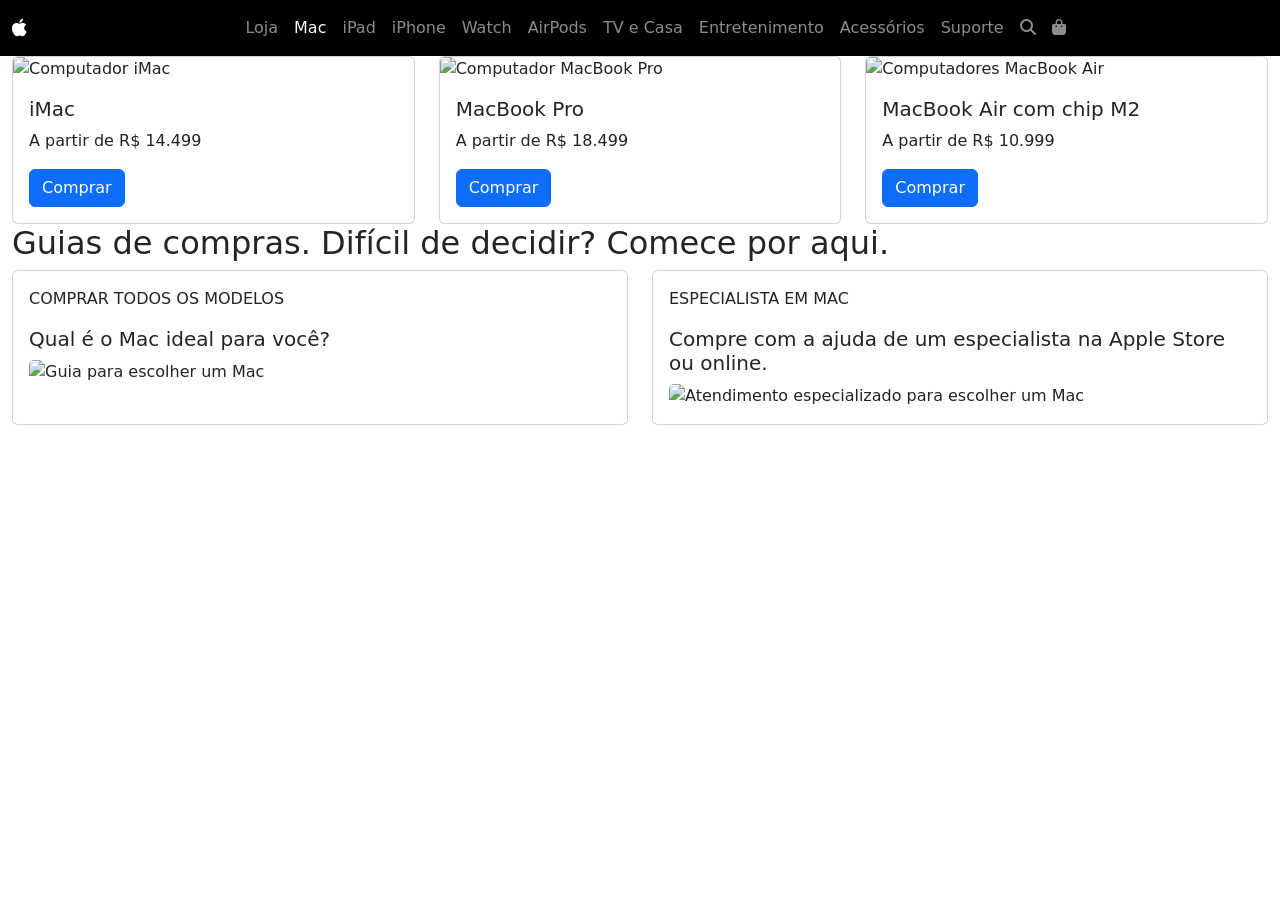
==== paginamec.html @ 8df5e171 "Fix Mac page for GitHub Pages" ====
<!DOCTYPE html>
<html lang="pt-BR">
<head>
  <meta charset="UTF-8">
  <meta name="viewport" content="width=device-width, initial-scale=1">
  <title>Apple Storefront | Mac</title>

  <!-- Dependências públicas para o GitHub Pages -->
  <link href="https://cdn.jsdelivr.net/npm/bootstrap@5.3.3/dist/css/bootstrap.min.css" rel="stylesheet">
  <link href="https://cdnjs.cloudflare.com/ajax/libs/font-awesome/6.5.2/css/all.min.css" rel="stylesheet">
  <link rel="stylesheet" href="paginamac.css">
</head>
<body>
  <nav class="navbar navbar-expand-lg navbar-dark bg-black fixed-top" id="navbar">
    <div class="container-fluid">
      <a class="navbar-brand" href="paginaloja.html" aria-label="Apple Store">
        <i class="fa-brands fa-apple" aria-hidden="true"></i>
      </a>
      <button class="navbar-toggler" type="button" data-bs-toggle="collapse"
        data-bs-target="#navbarNav" aria-controls="navbarNav" aria-expanded="false"
        aria-label="Abrir menu">
        <span class="navbar-toggler-icon"></span>
      </button>

      <div class="collapse navbar-collapse justify-content-center" id="navbarNav">
        <ul class="navbar-nav">
          <li class="nav-item"><a class="nav-link" href="paginaloja.html">Loja</a></li>
          <li class="nav-item"><a class="nav-link active" aria-current="page" href="paginamec.html">Mac</a></li>
          <li class="nav-item"><a class="nav-link" href="paginaloja.html#carroseel">iPad</a></li>
          <li class="nav-item"><a class="nav-link" href="paginaloja.html#carroseel">iPhone</a></li>
          <li class="nav-item"><a class="nav-link" href="paginaloja.html#fone">Watch</a></li>
          <li class="nav-item"><a class="nav-link" href="paginaloja.html#airpods">AirPods</a></li>
          <li class="nav-item"><a class="nav-link" href="paginaloja.html#airpods">TV e Casa</a></li>
          <li class="nav-item"><a class="nav-link" href="paginaloja.html#airpods">Entretenimento</a></li>
          <li class="nav-item"><a class="nav-link" href="paginaloja.html#airpods">Acessórios</a></li>
          <li class="nav-item"><a class="nav-link" href="paginaloja.html#airpods">Suporte</a></li>
          <li class="nav-item"><a class="nav-link" href="#" aria-label="Buscar"><i class="fa-solid fa-magnifying-glass"></i></a></li>
          <li class="nav-item"><a class="nav-link" href="#" aria-label="Sacola"><i class="fa-solid fa-bag-shopping"></i></a></li>
        </ul>
      </div>
    </div>
  </nav>

  <main class="container-fluid">
    <h1 class="page-title">Todos os modelos. <span>Escolha o seu.</span></h1>

    <section class="row row-cols-1 row-cols-md-3 g-4" aria-label="Modelos de Mac">
      <div class="col">
        <article class="card h-100">
          <img src="images/mec2.jpg.jpeg" class="card-img-top" alt="Computador iMac">
          <div class="card-body">
            <h2 class="card-title h5">iMac</h2>
            <p class="card-text">A partir de R$ 14.499</p>
            <a href="#" class="btn btn-primary">Comprar</a>
          </div>
        </article>
      </div>
      <div class="col">
        <article class="card h-100">
          <img src="images/mac.jpg.jpeg" class="card-img-top" alt="Computador MacBook Pro">
          <div class="card-body">
            <h2 class="card-title h5">MacBook Pro</h2>
            <p class="card-text">A partir de R$ 18.499</p>
            <a href="#" class="btn btn-primary">Comprar</a>
          </div>
        </article>
      </div>
      <div class="col">
        <article class="card h-100">
          <img src="images/mec3.jpg.jpeg" class="card-img-top" alt="Computadores MacBook Air">
          <div class="card-body">
            <h2 class="card-title h5">MacBook Air com chip M2</h2>
            <p class="card-text">A partir de R$ 10.999</p>
            <a href="#" class="btn btn-primary">Comprar</a>
          </div>
        </article>
      </div>
    </section>

    <section class="shopping-guides">
      <h2 class="page-title">Guias de compras. <span>Difícil de decidir? Comece por aqui.</span></h2>
      <div class="row row-cols-1 row-cols-md-2 g-4">
        <div class="col">
          <article class="card h-100">
            <div class="card-body">
              <p class="eyebrow">COMPRAR TODOS OS MODELOS</p>
              <h3 class="card-title h5">Qual é o Mac ideal para você?</h3>
              <img src="images/card0.jpg.jpeg" class="card-img-top" alt="Guia para escolher um Mac">
            </div>
          </article>
        </div>
        <div class="col">
          <article class="card h-100">
            <div class="card-body">
              <p class="eyebrow">ESPECIALISTA EM MAC</p>
              <h3 class="card-title h5">Compre com a ajuda de um especialista na Apple Store ou online.</h3>
              <img src="images/card.jpg.jpeg" class="card-img-top" alt="Atendimento especializado para escolher um Mac">
            </div>
          </article>
        </div>
      </div>
    </section>
  </main>

  <script src="https://cdn.jsdelivr.net/npm/bootstrap@5.3.3/dist/js/bootstrap.bundle.min.js"></script>
  <script>
    let lastScrollTop = 0;
    const navbar = document.getElementById("navbar");

    window.addEventListener("scroll", () => {
      const currentScroll = window.pageYOffset || document.documentElement.scrollTop;
      navbar.classList.toggle("navbar-hidden", currentScroll > lastScrollTop && currentScroll > 80);
      navbar.classList.toggle("navbar-visible", currentScroll <= lastScrollTop || currentScroll <= 80);
      lastScrollTop = Math.max(currentScroll, 0);
    });
  </script>
</body>
</html>
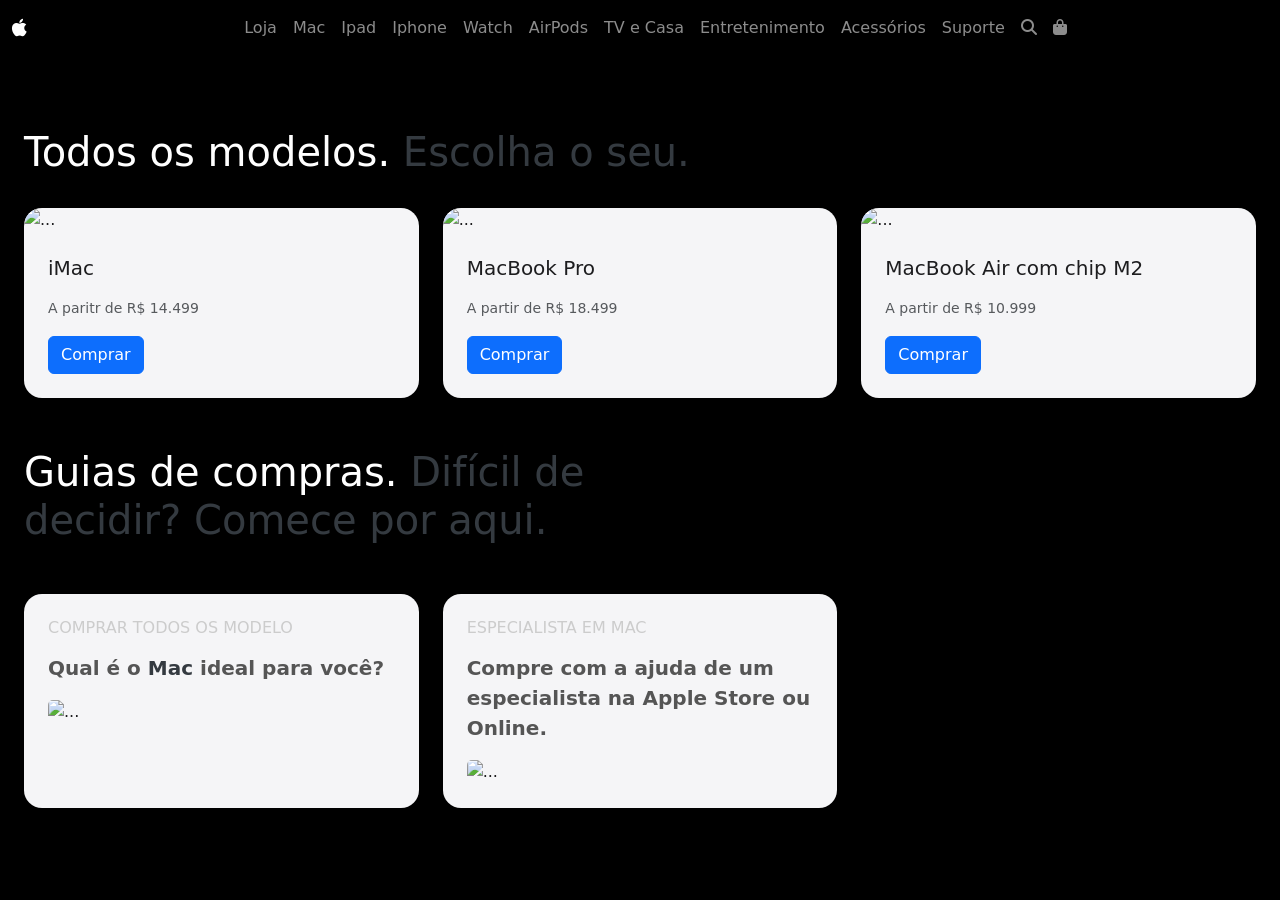
==== commit f9d11e18: "Restore original project content and fix Pages paths" ====
--- a/paginamec.html
+++ b/paginamec.html
@@ -1,118 +1,194 @@
 <!DOCTYPE html>
 <html lang="pt-BR">
 <head>
-  <meta charset="UTF-8">
-  <meta name="viewport" content="width=device-width, initial-scale=1">
-  <title>Apple Storefront | Mac</title>
-
-  <!-- Dependências públicas para o GitHub Pages -->
-  <link href="https://cdn.jsdelivr.net/npm/bootstrap@5.3.3/dist/css/bootstrap.min.css" rel="stylesheet">
-  <link href="https://cdnjs.cloudflare.com/ajax/libs/font-awesome/6.5.2/css/all.min.css" rel="stylesheet">
-  <link rel="stylesheet" href="paginamac.css">
+    <meta charset="UTF-8">
+    <meta name="viewport" content="width=device-width, initial-scale=1.0">
+    <title>Document</title>
+    <link rel="stylesheet" href="https://cdn.jsdelivr.net/npm/bootstrap@5.3.3/dist/css/bootstrap.min.css">
+    <link rel="stylesheet" href="https://cdnjs.cloudflare.com/ajax/libs/font-awesome/6.5.2/css/all.min.css">
+    <link rel="stylesheet" href="paginamac.css">
 </head>
 <body>
-  <nav class="navbar navbar-expand-lg navbar-dark bg-black fixed-top" id="navbar">
-    <div class="container-fluid">
-      <a class="navbar-brand" href="paginaloja.html" aria-label="Apple Store">
-        <i class="fa-brands fa-apple" aria-hidden="true"></i>
-      </a>
-      <button class="navbar-toggler" type="button" data-bs-toggle="collapse"
-        data-bs-target="#navbarNav" aria-controls="navbarNav" aria-expanded="false"
-        aria-label="Abrir menu">
-        <span class="navbar-toggler-icon"></span>
-      </button>
+<!-- Navbar -->
+<nav class="navbar navbar-expand-lg navbar-dark fixed-top" id="navbar">
+    <div class="container-fluid">
+      <!-- Logo da marca -->
+      <a class="navbar-brand" href="#">
+        <!-- Ícone da Apple em branco -->
+        <i class="fa-brands fa-apple text-white"></i>
+      </a>
+  
+      <!-- Botão de alternância para dispositivos móveis -->
+      <button class="navbar-toggler" type="button" data-bs-toggle="collapse" data-bs-target="#navbarNav" aria-controls="navbarNav" aria-expanded="false" aria-label="Toggle navigation">
+        <span class="navbar-toggler-icon"></span>
+      </button>     
+      
+  <!--NOMES DA BARRA DE NAVEGAÇÃO-->
+        <div class="collapse navbar-collapse justify-content-center" id="navbarNav">
+          <ul class="navbar-nav">
+            <li class="nav-item">
+            <a class="nav-link" href="paginaloja.html">Loja</a>
+          </li>
+          <li class="nav-item">
+            <a class="nav-link" href="paginamec.html">Mac</a>
+          </li>
+          <li class="nav-item">
+            <a class="nav-link" href="#carroseel">Ipad</a>
+          </li>
+          <li class="nav-item">
+            <a class="nav-link" href="#carroseel">Iphone</a>
+          </li>
+           <li class="nav-item">
+            <a class="nav-link" href="#fone">Watch</a>
+          </li>
+           <li class="nav-item">
+            <a class="nav-link" href="#">AirPods</a>
+          </li>
+           <li class="nav-item">
+            <a class="nav-link" href="#">TV e Casa</a>
+          </li>
+           <li class="nav-item">
+            <a class="nav-link" href="#">Entretenimento</a>
+          </li>
+           <li class="nav-item">
+            <a class="nav-link" href="#">Acessórios</a>
+          </li>
+           <li class="nav-item">
+            <a class="nav-link" href="#">Suporte</a>
+          </li>
+          <li class="nav-item">
+            <a class="nav-link" href="#"><i class="fa-solid fa-magnifying-glass"></i></a>
+          </li>
+          <li class="nav-item">
+            <a class="nav-link" href="#"><i class="fa-solid fa-bag-shopping"></i></a>
+          </li>
+        </ul>
+      </div>
+    </div>
+  </nav>
+
+  </html>
+    
+
+
+          <P></P>
+          <h1 style="color: white; margin-top: 40px;">Todos os modelos. <span style="color: #343a40;">Escolha o seu.</span></h1>
+          <P></P>
+              <div class="row"><p></p>
+                
+        <div class="col-md-4">
+            <div class="card">
+                <img src="images/mec2.jpg.jpeg" class="card-img-top" alt="...">
+                <div class="card-body">
+                    <h5 class="card-title">iMac</h5>
+                    <p class="card-text"></p>
+                    <p class="card-text"><small class="text-body-secondary">A paritr de R$ 14.499</small></p>
+                    <a href="#" class="btn btn-primary">Comprar</a> <!-- Botão Comprar -->
+                </div>
+            </div>
+        </div>
+        <div class="col-md-4">
+            <div class="card">
+                <img src="images/mac.jpg.jpeg" class="card-img-top" alt="...">
+                <div class="card-body">
+                    <h5 class="card-title">MacBook Pro</h5>
+                    <p class="card-text"></p>
+                    <p class="card-text"><small class="text-body-secondary">A partir de R$ 18.499</small></p>
+                    <a href="#" class="btn btn-primary">Comprar</a> <!-- Botão Comprar -->
+                </div>
+            </div>
+        </div>
+        <div class="col-md-4">
+            <div class="card">
+                <img src="images/mec3.jpg.jpeg" class="card-img-top" alt="...">
+                <div class="card-body">
+                    <h5 class="card-title">MacBook Air com chip M2 </h5>
+                    <p class="card-text"></p>
+                    <p class="card-text"><small class="text-body-secondary">A partir de R$ 10.999</small></p>
+                    <a href="#" class="btn btn-primary">Comprar</a> <!-- Botão Comprar -->
+                </div>
+            </div>
+        </div>
+    </div>
+
+
+
+    <P></P>
+    <h1 style="color: white; margin-top: 50px; margin-bottom: 50px;">Guias de compras. <span style="color: #343a40;">Difícil de<br>decidir? Comece por aqui.</span></h1>
+    <P></P>
+    <p></p>
+    <div class="row row-cols-1 row-cols-md-3 g-4">
+        <div class="col">
+            <div class="card h-100">
+                <div class="card-body">
+                    <h5 class="card-title" style="font-size: 16px; color: #CCCCCC;">COMPRAR TODOS OS MODELO</h5>
+                    <p></p>
+                    <p class="card-text"><strong style="font-size: 20px;">Qual é o <span style="color: #343a40;">Mac</span> ideal para você?</strong></p>
+                    <img src="images/card0.jpg.jpeg" class="card-img-top" alt="...">
+                </div>
+            </div>
+        </div>
+        <div class="col">
+            <div class="card h-100">
+                <div class="card-body">
+                    <h5 class="card-title" style="font-size: 16px; color: #CCCCCC;">ESPECIALISTA EM MAC</h5><P></P>
+                    <p class="card-text"><strong style="font-size: 20px;">Compre com a ajuda de um especialista na Apple Store ou Online.</strong></p>
+                    <img src="images/card.jpg.jpeg" class="card-img-top" alt="...">
+                </div>
+            </div>
+        </div>
+    </div>
+    
+      
+
+
+      
+    
+
+    
+
+
+
+
+
+
+
+
+
+
+
+
+    <script>
+        var lastScrollTop = 0;
+        window.addEventListener("scroll", function(){
+          var currentScroll = window.pageYOffset || document.documentElement.scrollTop;
+          if (currentScroll > lastScrollTop){
+            // Scrolling down
+            hideNavbarOnScroll();
+          } else {
+            // Scrolling up
+            showNavbarOnScroll();
+          }
+          
+          lastScrollTop = currentScroll <= 0 ? 0 : currentScroll;
+        }, false);
+      
+        function hideNavbarOnScroll() {
+          var navbar = document.getElementById("navbar");
+          navbar.classList.add("navbar-hidden");
+          navbar.classList.remove("navbar-visible");
+        }
+      
+        function showNavbarOnScroll() {
+          var navbar = document.getElementById("navbar");
+          navbar.classList.remove("navbar-hidden");
+          navbar.classList.add("navbar-visible");
+        }
+      </script>
+      
+
+    <script src="https://cdn.jsdelivr.net/npm/bootstrap@5.3.3/dist/js/bootstrap.bundle.min.js"></script>
+
 
-      <div class="collapse navbar-collapse justify-content-center" id="navbarNav">
-        <ul class="navbar-nav">
-          <li class="nav-item"><a class="nav-link" href="paginaloja.html">Loja</a></li>
-          <li class="nav-item"><a class="nav-link active" aria-current="page" href="paginamec.html">Mac</a></li>
-          <li class="nav-item"><a class="nav-link" href="paginaloja.html#carroseel">iPad</a></li>
-          <li class="nav-item"><a class="nav-link" href="paginaloja.html#carroseel">iPhone</a></li>
-          <li class="nav-item"><a class="nav-link" href="paginaloja.html#fone">Watch</a></li>
-          <li class="nav-item"><a class="nav-link" href="paginaloja.html#airpods">AirPods</a></li>
-          <li class="nav-item"><a class="nav-link" href="paginaloja.html#airpods">TV e Casa</a></li>
-          <li class="nav-item"><a class="nav-link" href="paginaloja.html#airpods">Entretenimento</a></li>
-          <li class="nav-item"><a class="nav-link" href="paginaloja.html#airpods">Acessórios</a></li>
-          <li class="nav-item"><a class="nav-link" href="paginaloja.html#airpods">Suporte</a></li>
-          <li class="nav-item"><a class="nav-link" href="#" aria-label="Buscar"><i class="fa-solid fa-magnifying-glass"></i></a></li>
-          <li class="nav-item"><a class="nav-link" href="#" aria-label="Sacola"><i class="fa-solid fa-bag-shopping"></i></a></li>
-        </ul>
-      </div>
-    </div>
-  </nav>
-
-  <main class="container-fluid">
-    <h1 class="page-title">Todos os modelos. <span>Escolha o seu.</span></h1>
-
-    <section class="row row-cols-1 row-cols-md-3 g-4" aria-label="Modelos de Mac">
-      <div class="col">
-        <article class="card h-100">
-          <img src="images/mec2.jpg.jpeg" class="card-img-top" alt="Computador iMac">
-          <div class="card-body">
-            <h2 class="card-title h5">iMac</h2>
-            <p class="card-text">A partir de R$ 14.499</p>
-            <a href="#" class="btn btn-primary">Comprar</a>
-          </div>
-        </article>
-      </div>
-      <div class="col">
-        <article class="card h-100">
-          <img src="images/mac.jpg.jpeg" class="card-img-top" alt="Computador MacBook Pro">
-          <div class="card-body">
-            <h2 class="card-title h5">MacBook Pro</h2>
-            <p class="card-text">A partir de R$ 18.499</p>
-            <a href="#" class="btn btn-primary">Comprar</a>
-          </div>
-        </article>
-      </div>
-      <div class="col">
-        <article class="card h-100">
-          <img src="images/mec3.jpg.jpeg" class="card-img-top" alt="Computadores MacBook Air">
-          <div class="card-body">
-            <h2 class="card-title h5">MacBook Air com chip M2</h2>
-            <p class="card-text">A partir de R$ 10.999</p>
-            <a href="#" class="btn btn-primary">Comprar</a>
-          </div>
-        </article>
-      </div>
-    </section>
-
-    <section class="shopping-guides">
-      <h2 class="page-title">Guias de compras. <span>Difícil de decidir? Comece por aqui.</span></h2>
-      <div class="row row-cols-1 row-cols-md-2 g-4">
-        <div class="col">
-          <article class="card h-100">
-            <div class="card-body">
-              <p class="eyebrow">COMPRAR TODOS OS MODELOS</p>
-              <h3 class="card-title h5">Qual é o Mac ideal para você?</h3>
-              <img src="images/card0.jpg.jpeg" class="card-img-top" alt="Guia para escolher um Mac">
-            </div>
-          </article>
-        </div>
-        <div class="col">
-          <article class="card h-100">
-            <div class="card-body">
-              <p class="eyebrow">ESPECIALISTA EM MAC</p>
-              <h3 class="card-title h5">Compre com a ajuda de um especialista na Apple Store ou online.</h3>
-              <img src="images/card.jpg.jpeg" class="card-img-top" alt="Atendimento especializado para escolher um Mac">
-            </div>
-          </article>
-        </div>
-      </div>
-    </section>
-  </main>
-
-  <script src="https://cdn.jsdelivr.net/npm/bootstrap@5.3.3/dist/js/bootstrap.bundle.min.js"></script>
-  <script>
-    let lastScrollTop = 0;
-    const navbar = document.getElementById("navbar");
-
-    window.addEventListener("scroll", () => {
-      const currentScroll = window.pageYOffset || document.documentElement.scrollTop;
-      navbar.classList.toggle("navbar-hidden", currentScroll > lastScrollTop && currentScroll > 80);
-      navbar.classList.toggle("navbar-visible", currentScroll <= lastScrollTop || currentScroll <= 80);
-      lastScrollTop = Math.max(currentScroll, 0);
-    });
-  </script>
 </body>
 </html>
--- a/paginamac.css
+++ b/paginamac.css
@@ -0,0 +1,79 @@
+:root {
+  color-scheme: dark;
+}
+
+body {
+  min-height: 100vh;
+  padding: 88px 24px 48px;
+  background: #000;
+  color: #fff;
+}
+
+#navbar {
+  z-index: 1030;
+  transition: transform 0.35s ease-in-out;
+}
+
+.navbar-hidden {
+  transform: translateY(-100%);
+}
+
+.navbar-visible {
+  transform: translateY(0);
+}
+
+.page-title {
+  margin: 24px 0 32px;
+  color: #fff;
+  font-size: clamp(2rem, 4vw, 3rem);
+  font-weight: 600;
+}
+
+.page-title span {
+  color: #777;
+}
+
+.card {
+  overflow: hidden;
+  border: 0;
+  border-radius: 18px;
+  background: #f5f5f7;
+  color: #1d1d1f;
+}
+
+.card-img-top {
+  width: 100%;
+  object-fit: contain;
+}
+
+.card-body {
+  padding: 24px;
+}
+
+.card-text {
+  color: #555;
+}
+
+.shopping-guides {
+  margin-top: 64px;
+}
+
+.eyebrow {
+  color: #777;
+  font-size: 0.85rem;
+  font-weight: 600;
+}
+
+@media (max-width: 991.98px) {
+  body {
+    padding: 80px 12px 32px;
+  }
+
+  .navbar-nav {
+    align-items: flex-start;
+  }
+
+  .page-title {
+    margin-top: 24px;
+  }
+}
